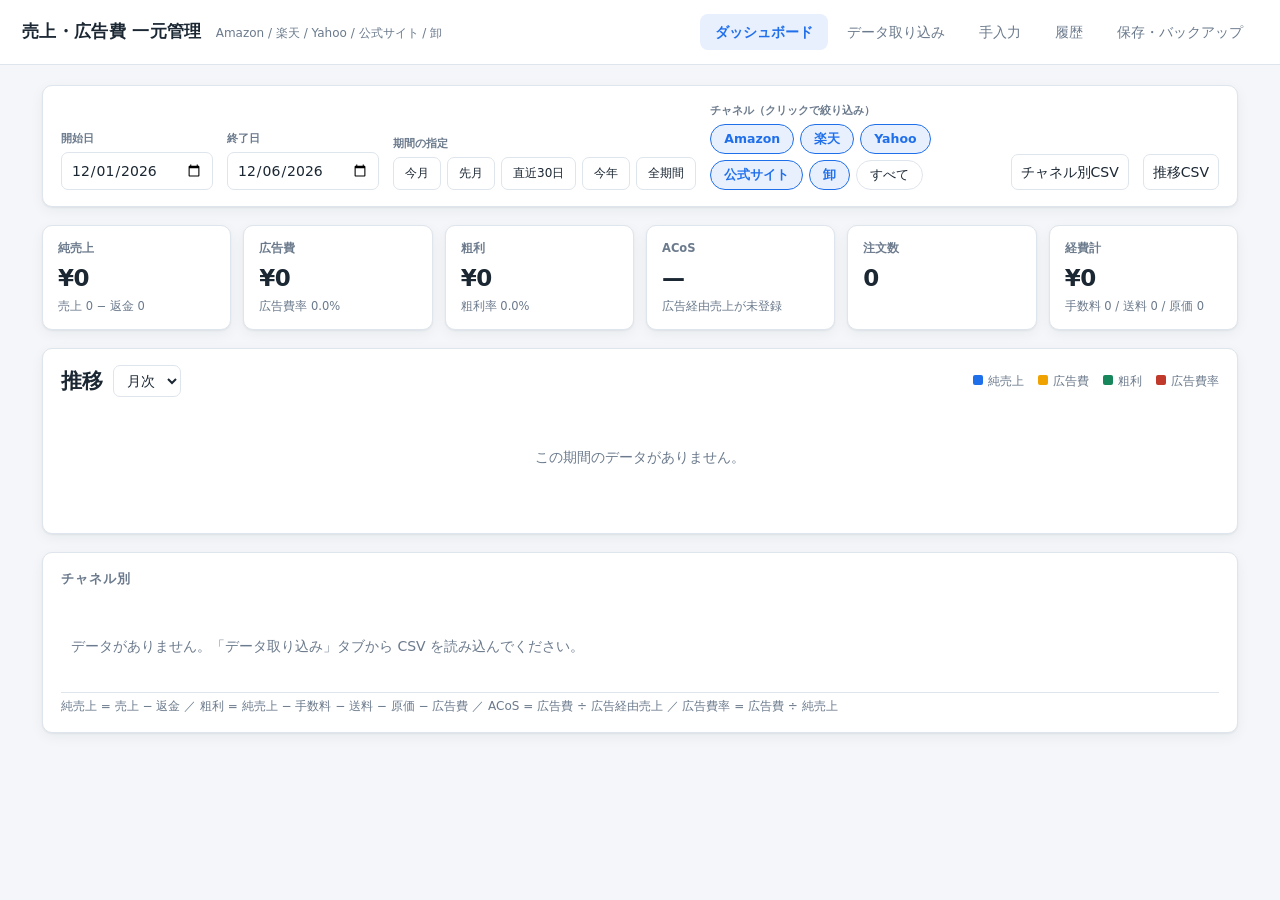
==== tools/sales-manager/standalone.html @ d3007096 "Add a no-install single-file build of the sales manager The Python build cannot start on a PC withou" ====
<!DOCTYPE html>
<html lang="ja">
<head>
<meta charset="UTF-8">
<meta name="viewport" content="width=device-width, initial-scale=1">
<title>売上・広告費 一元管理</title>
<link rel="icon" href="data:image/svg+xml,%3Csvg xmlns='http://www.w3.org/2000/svg' viewBox='0 0 32 32'%3E%3Crect width='32' height='32' rx='7' fill='%231f6feb'/%3E%3Crect x='7' y='17' width='4' height='8' fill='white'/%3E%3Crect x='14' y='11' width='4' height='14' fill='white'/%3E%3Crect x='21' y='7' width='4' height='18' fill='white'/%3E%3C/svg%3E">
<style>
:root{--bg:#f4f6f9;--panel:#fff;--ink:#1b2733;--muted:#6b7a8c;--line:#dfe5ec;--accent:#1f6feb;
--accent-soft:#e8f0fe;--good:#17875b;--bad:#c0392b;--radius:10px;
--shadow:0 1px 2px rgba(16,32,48,.06),0 4px 14px rgba(16,32,48,.05)}
*{box-sizing:border-box}
body{margin:0;background:var(--bg);color:var(--ink);font-size:14px;line-height:1.6;
font-family:"Hiragino Kaku Gothic ProN","Yu Gothic UI","Meiryo",system-ui,-apple-system,sans-serif}
header.app{background:#fff;border-bottom:1px solid var(--line);padding:14px 22px;
display:flex;align-items:baseline;gap:14px;flex-wrap:wrap}
header.app h1{font-size:17px;margin:0;letter-spacing:.02em}
header.app .sub{color:var(--muted);font-size:12px}
nav.tabs{display:flex;gap:4px;margin-left:auto;flex-wrap:wrap}
nav.tabs button{background:none;border:1px solid transparent;border-radius:8px;padding:6px 14px;
font:inherit;color:var(--muted);cursor:pointer}
nav.tabs button:hover{background:var(--bg)}
nav.tabs button.active{background:var(--accent-soft);color:var(--accent);font-weight:700}
main{padding:20px 22px 60px;max-width:1240px;margin:0 auto}
.view[hidden]{display:none}
.panel{background:var(--panel);border:1px solid var(--line);border-radius:var(--radius);
box-shadow:var(--shadow);padding:16px 18px;margin-bottom:18px}
.panel>h2{font-size:13px;margin:0 0 12px;color:var(--muted);letter-spacing:.08em;font-weight:700}
.filters{display:flex;gap:14px;align-items:flex-end;flex-wrap:wrap}
.field{display:flex;flex-direction:column;gap:4px}
.field>label{font-size:11px;color:var(--muted);font-weight:700}
input,select,button,textarea{font:inherit;color:inherit;border:1px solid var(--line);
border-radius:7px;padding:6px 9px;background:#fff}
input:focus,select:focus{outline:2px solid var(--accent-soft);border-color:var(--accent)}
button{cursor:pointer}
button.primary{background:var(--accent);color:#fff;border-color:var(--accent);font-weight:700;padding:7px 18px}
button.primary:hover{filter:brightness(1.08)}
button.primary:disabled{opacity:.5;cursor:not-allowed;filter:none}
button.ghost{background:#fff}
button.ghost:hover{background:var(--bg)}
button.danger{color:var(--bad);border-color:#f0c8c2;background:#fff}
.quick{display:flex;gap:6px;flex-wrap:wrap}
.quick button{padding:6px 11px;font-size:12px}
.chips{display:flex;gap:6px;flex-wrap:wrap}
.chip{border:1px solid var(--line);border-radius:999px;padding:4px 13px;background:#fff;
font-size:12.5px;user-select:none}
.chip.on{background:var(--accent-soft);border-color:var(--accent);color:var(--accent);font-weight:700}
.kpis{display:grid;grid-template-columns:repeat(auto-fit,minmax(168px,1fr));gap:12px}
.kpi{background:var(--panel);border:1px solid var(--line);border-radius:var(--radius);
padding:13px 15px;box-shadow:var(--shadow)}
.kpi .label{font-size:11.5px;color:var(--muted);font-weight:700}
.kpi .value{font-size:23px;font-weight:700;letter-spacing:-.02em;margin-top:3px;font-variant-numeric:tabular-nums}
.kpi .hint{font-size:11.5px;color:var(--muted)}
.kpi .value.good{color:var(--good)}
.kpi .value.bad{color:var(--bad)}
table{width:100%;border-collapse:collapse;font-variant-numeric:tabular-nums}
th,td{padding:8px 10px;border-bottom:1px solid var(--line);text-align:right;white-space:nowrap}
th{font-size:11.5px;color:var(--muted);font-weight:700;background:#fbfcfe}
th:first-child,td:first-child{text-align:left}
tbody tr:hover{background:#fafbfd}
tr.total td{font-weight:700;background:#f7f9fc;border-top:2px solid var(--line)}
td.neg{color:var(--bad)}
.table-wrap{overflow-x:auto}
.chart-head{display:flex;align-items:center;gap:10px;margin-bottom:6px;flex-wrap:wrap}
.chart-head .legend{display:flex;gap:14px;margin-left:auto;font-size:12px;color:var(--muted);flex-wrap:wrap}
.legend .swatch{display:inline-block;width:10px;height:10px;border-radius:2px;margin-right:5px}
svg.chart{width:100%;height:280px;display:block}
.steps{counter-reset:step}
.step{border-top:1px solid var(--line);padding:14px 0}
.step:first-child{border-top:none;padding-top:0}
.step>h3{font-size:13px;margin:0 0 10px}
.step>h3::before{counter-increment:step;content:counter(step);display:inline-grid;place-items:center;
width:20px;height:20px;border-radius:50%;background:var(--accent);color:#fff;font-size:11px;
margin-right:8px;vertical-align:1px}
.drop{border:2px dashed var(--line);border-radius:var(--radius);padding:26px;text-align:center;
color:var(--muted);background:#fbfcfe;cursor:pointer}
.drop.hover{border-color:var(--accent);background:var(--accent-soft);color:var(--accent)}
.map-grid{display:grid;grid-template-columns:repeat(auto-fit,minmax(230px,1fr));gap:10px}
.map-row{display:flex;flex-direction:column;gap:3px}
.map-row label{font-size:11.5px;color:var(--muted);font-weight:700}
.map-row .rate{display:flex;gap:5px;align-items:center;font-size:11.5px;color:var(--muted)}
.map-row .rate input{width:62px}
.preview-table{font-size:12px}
.preview-table td{max-width:190px;overflow:hidden;text-overflow:ellipsis}
.form-grid{display:grid;grid-template-columns:repeat(auto-fit,minmax(150px,1fr));gap:10px}
.msg{padding:9px 13px;border-radius:8px;margin:10px 0;font-size:13px}
.msg.ok{background:#e6f5ee;color:var(--good)}
.msg.err{background:#fdecea;color:var(--bad)}
.msg.info{background:var(--accent-soft);color:var(--accent)}
.msg ul{margin:6px 0 0;padding-left:20px}
.empty{color:var(--muted);text-align:center;padding:34px 10px}
.row-gap{display:flex;gap:10px;align-items:center;flex-wrap:wrap}
.hint-text{color:var(--muted);font-size:12px;margin:4px 0 0}
label.inline{display:inline-flex;gap:6px;align-items:center;font-size:12.5px}
#warn{background:#fff6e5;color:#8a5a00;border-bottom:1px solid #f0dcb4;padding:9px 22px;font-size:13px}
#toast{position:fixed;bottom:22px;left:50%;transform:translateX(-50%) translateY(20px);
background:var(--ink);color:#fff;padding:10px 20px;border-radius:8px;opacity:0;
transition:opacity .2s,transform .2s;pointer-events:none;z-index:50}
#toast.show{opacity:1;transform:translateX(-50%) translateY(0)}
</style>
</head>
<body>

<div id="warn" hidden></div>

<header class="app">
  <h1>売上・広告費 一元管理</h1>
  <span class="sub">Amazon / 楽天 / Yahoo / 公式サイト / 卸</span>
  <nav class="tabs">
    <button data-tab="dashboard" class="active">ダッシュボード</button>
    <button data-tab="import">データ取り込み</button>
    <button data-tab="manual">手入力</button>
    <button data-tab="history">履歴</button>
    <button data-tab="backup">保存・バックアップ</button>
  </nav>
</header>

<main>

<section class="view" id="view-dashboard">
  <div class="panel">
    <div class="filters">
      <div class="field"><label for="date-from">開始日</label><input type="date" id="date-from"></div>
      <div class="field"><label for="date-to">終了日</label><input type="date" id="date-to"></div>
      <div class="field"><label>期間の指定</label>
        <div class="quick">
          <button class="ghost" data-range="this-month">今月</button>
          <button class="ghost" data-range="last-month">先月</button>
          <button class="ghost" data-range="30d">直近30日</button>
          <button class="ghost" data-range="this-year">今年</button>
          <button class="ghost" data-range="all">全期間</button>
        </div>
      </div>
      <div class="field" style="flex:1;min-width:240px">
        <label>チャネル（クリックで絞り込み）</label>
        <div class="chips" id="channel-chips"></div>
      </div>
      <button class="ghost" id="btn-export-channel">チャネル別CSV</button>
      <button class="ghost" id="btn-export-trend">推移CSV</button>
    </div>
  </div>

  <div class="kpis" id="kpis"></div>

  <div class="panel" style="margin-top:18px">
    <div class="chart-head">
      <h2 style="margin:0">推移</h2>
      <select id="granularity">
        <option value="month">月次</option>
        <option value="day">日次</option>
      </select>
      <div class="legend">
        <span><i class="swatch" style="background:#1f6feb"></i>純売上</span>
        <span><i class="swatch" style="background:#f0a202"></i>広告費</span>
        <span><i class="swatch" style="background:#17875b"></i>粗利</span>
        <span><i class="swatch" style="background:#c0392b"></i>広告費率</span>
      </div>
    </div>
    <div id="chart-host"><p class="empty">データがありません。</p></div>
  </div>

  <div class="panel">
    <h2>チャネル別</h2>
    <div class="table-wrap"><table id="channel-table"></table></div>
    <p class="hint-text">
      純売上 = 売上 − 返金 ／ 粗利 = 純売上 − 手数料 − 送料 − 原価 − 広告費 ／
      ACoS = 広告費 ÷ 広告経由売上 ／ 広告費率 = 広告費 ÷ 純売上
    </p>
  </div>
</section>

<section class="view" id="view-import" hidden>
  <div class="panel steps">
    <div class="step">
      <h3>取り込む種類とチャネルを選ぶ</h3>
      <div class="row-gap">
        <div class="field"><label for="imp-kind">データの種類</label>
          <select id="imp-kind">
            <option value="sales">売上データ</option>
            <option value="ads">広告費データ</option>
          </select>
        </div>
        <div class="field"><label for="imp-channel">チャネル</label><select id="imp-channel"></select></div>
        <div class="field"><label for="imp-new-channel">チャネルを追加</label>
          <div class="row-gap">
            <input type="text" id="imp-new-channel" placeholder="例: Qoo10" size="12">
            <button class="ghost" id="btn-add-channel">追加</button>
          </div>
        </div>
        <div class="field"><label for="imp-preset">保存済みの列設定</label>
          <select id="imp-preset"><option value="">（使わない）</option></select>
        </div>
      </div>
    </div>

    <div class="step">
      <h3>CSV / TSV ファイルを選ぶ</h3>
      <div class="drop" id="drop">
        ここにファイルをドラッグ＆ドロップ、またはクリックして選択<br>
        <span style="font-size:12px">各モールの管理画面からダウンロードした CSV をそのまま使えます（Shift_JIS 可）</span>
      </div>
      <input type="file" id="file-input" accept=".csv,.tsv,.txt" hidden>
      <div class="row-gap" style="margin-top:8px">
        <label class="inline">見出しの行番号
          <input type="number" id="imp-header-row" value="1" min="1" max="50" style="width:64px">
        </label>
        <span class="hint-text">1 行目が列名でない CSV（楽天 RMS など）はここを変更してください。</span>
      </div>
      <div id="file-info"></div>
    </div>

    <div class="step" id="step-map" hidden>
      <h3>列を対応付ける</h3>
      <div class="map-grid" id="map-grid"></div>
      <div class="row-gap" style="margin-top:12px">
        <label class="inline"><input type="checkbox" id="imp-aggregate" checked>同じ日付の行を合計する（注文明細の取り込み向け）</label>
        <label class="inline"><input type="checkbox" id="imp-replace">同じチャネル・同じ期間の既存データを置き換える（再取り込み時）</label>
      </div>
      <div class="row-gap" style="margin-top:10px">
        <input type="text" id="imp-preset-name" placeholder="この列設定に名前を付けて保存（任意）" size="34">
        <button class="primary" id="btn-commit">取り込む</button>
      </div>
      <div id="import-msg"></div>
      <h3 style="font-size:12px;color:var(--muted);margin:16px 0 6px">ファイルの先頭 8 行</h3>
      <div class="table-wrap"><table class="preview-table" id="preview-table"></table></div>
    </div>
  </div>
</section>

<section class="view" id="view-manual" hidden>
  <div class="panel">
    <h2>手入力（卸・実店舗・CSVが無いチャネル向け）</h2>
    <div class="row-gap" style="margin-bottom:12px">
      <div class="field"><label for="man-kind">データの種類</label>
        <select id="man-kind">
          <option value="sales">売上データ</option>
          <option value="ads">広告費データ</option>
        </select>
      </div>
      <div class="field"><label for="man-channel">チャネル</label><select id="man-channel"></select></div>
      <div class="field"><label for="man-date">日付</label><input type="date" id="man-date"></div>
    </div>
    <div class="form-grid" id="manual-fields"></div>
    <div class="row-gap" style="margin-top:14px">
      <button class="primary" id="btn-manual-save">登録する</button>
      <span class="hint-text">月まとめで入れる場合は、その月の 1 日を日付にしてください。</span>
    </div>
    <div id="manual-msg"></div>
  </div>
</section>

<section class="view" id="view-history" hidden>
  <div class="panel">
    <h2>取り込み履歴</h2>
    <p class="hint-text" style="margin-bottom:10px">間違えて取り込んだ場合は「取り消す」でその回の行だけをまとめて削除できます。</p>
    <div class="table-wrap"><table id="batch-table"></table></div>
  </div>
  <div class="panel">
    <h2>保存済みの列設定</h2>
    <div class="table-wrap"><table id="preset-table"></table></div>
  </div>
</section>

<section class="view" id="view-backup" hidden>
  <div class="panel">
    <h2>データの保存とバックアップ</h2>
    <p class="hint-text" style="margin:0 0 12px">
      入力したデータはこのブラウザの中に自動保存されます。ただし閲覧履歴の削除や別のPCへの引っ越しでは消えるため、
      月に一度はバックアップファイルを保存しておくことをおすすめします。
    </p>
    <div class="row-gap">
      <button class="primary" id="btn-backup-save">バックアップを保存（ダウンロード）</button>
      <button class="ghost" id="btn-backup-load">バックアップから復元</button>
      <input type="file" id="backup-input" accept=".json" hidden>
      <button class="danger" id="btn-reset">すべてのデータを削除</button>
    </div>
    <div id="backup-msg"></div>
    <div id="storage-status" class="hint-text" style="margin-top:14px"></div>
  </div>
  <div class="panel">
    <h2>このツールについて</h2>
    <p class="hint-text" style="margin:0">
      インストール不要で、このHTMLファイル1個だけで動きます。インターネットにも接続しません
      （通信は一切行いません）。データはお使いのPCのブラウザ内にのみ保存され、外部には送信されません。<br>
      別のPCに移すときは、このHTMLファイルとバックアップファイルの2つをコピーしてください。
    </p>
  </div>
</section>

</main>
<div id="toast"></div>
<script>
"use strict";

/* ============ 定数 ============ */

const FIELD_LABELS = {
  date:"日付", orders:"注文数", gross:"売上", fees:"手数料", shipping:"送料",
  cogs:"原価", refunds:"返金", campaign:"キャンペーン名", cost:"広告費",
  ad_sales:"広告経由売上", clicks:"クリック数", impressions:"表示回数",
};
const FIELDS = {
  sales: ["date","orders","gross","fees","shipping","cogs","refunds"],
  ads:   ["date","campaign","cost","ad_sales","clicks","impressions"],
};
const REQUIRED = { sales:["date","gross"], ads:["date","cost"] };
const RATE_FIELDS = ["fees","cogs","shipping"];
const SALES_NUMERIC = ["gross","fees","shipping","cogs","refunds"];
const ADS_NUMERIC = ["cost","ad_sales"];
const DEFAULT_CHANNELS = ["Amazon","楽天","Yahoo","公式サイト","卸"];
const STORAGE_KEY = "sales-manager-v1";

/* ============ 保存（ブラウザ内） ============ */

const store = { sales:[], ads:[], channels:[...DEFAULT_CHANNELS], presets:[], batches:[], seq:1 };
let storageOK = true;

function load() {
  let raw = null;
  try { raw = localStorage.getItem(STORAGE_KEY); }
  catch (e) { storageOK = false; return; }
  if (!raw) return;
  try { adopt(JSON.parse(raw)); }
  catch (e) { console.error("保存データを読めませんでした", e); }
}

function adopt(data) {
  if (!data || typeof data !== "object") throw new Error("形式が違います");
  store.sales = Array.isArray(data.sales) ? data.sales : [];
  store.ads = Array.isArray(data.ads) ? data.ads : [];
  store.presets = Array.isArray(data.presets) ? data.presets : [];
  store.batches = Array.isArray(data.batches) ? data.batches : [];
  store.seq = Number(data.seq) || 1;
  const named = Array.isArray(data.channels) && data.channels.length
    ? data.channels.slice() : DEFAULT_CHANNELS.slice();
  // 実データにあるチャネルも取りこぼさない
  const seen = new Set(named);
  for (const row of store.sales.concat(store.ads)) {
    if (row.channel && !seen.has(row.channel)) { seen.add(row.channel); named.push(row.channel); }
  }
  store.channels = named;
}

function save() {
  if (!storageOK) return;
  try {
    localStorage.setItem(STORAGE_KEY, JSON.stringify(store));
  } catch (e) {
    storageOK = false;
    showWarning("ブラウザへの自動保存ができませんでした（保存容量の上限か、ブラウザの設定によるものです）。"
      + "「保存・バックアップ」タブからバックアップファイルを保存してください。");
  }
}

function nextId() { return store.seq++; }

function showWarning(text) {
  const box = document.getElementById("warn");
  box.textContent = "⚠ " + text;
  box.hidden = false;
}

/* ============ 文字コード判定と CSV 解析 ============ */

const BOM = "﻿";

function decodeBytes(buffer) {
  const head = new Uint8Array(buffer, 0, Math.min(2, buffer.byteLength));
  if (head[0] === 0xff && head[1] === 0xfe) return { text:new TextDecoder("utf-16le").decode(buffer), encoding:"UTF-16" };
  if (head[0] === 0xfe && head[1] === 0xff) return { text:new TextDecoder("utf-16be").decode(buffer), encoding:"UTF-16" };
  try {
    // UTF-8 として厳密に読めなければ、日本語の CSV はまず Shift_JIS。
    const text = new TextDecoder("utf-8", { fatal:true }).decode(buffer);
    return { text: text.startsWith(BOM) ? text.slice(1) : text, encoding:"UTF-8" };
  } catch (e) { /* Shift_JIS とみなす */ }
  return { text:new TextDecoder("shift_jis").decode(buffer), encoding:"Shift_JIS" };
}

function sniffDelimiter(text) {
  const line = text.split(/\r?\n/).find((l) => l.trim()) || "";
  const counts = [[",", (line.match(/,/g) || []).length],
                  ["\t", (line.match(/\t/g) || []).length],
                  [";", (line.match(/;/g) || []).length]];
  counts.sort((a, b) => b[1] - a[1]);
  return counts[0][1] > 0 ? counts[0][0] : ",";
}

function parseCSV(text, delimiter) {
  const rows = [];
  let row = [], field = "", quoted = false;
  for (let i = 0; i < text.length; i++) {
    const ch = text[i];
    if (quoted) {
      if (ch === '"') {
        if (text[i + 1] === '"') { field += '"'; i++; } else { quoted = false; }
      } else field += ch;
      continue;
    }
    if (ch === '"') quoted = true;
    else if (ch === delimiter) { row.push(field); field = ""; }
    else if (ch === "\n") { row.push(field); rows.push(row); row = []; field = ""; }
    else if (ch !== "\r") field += ch;
  }
  if (field !== "" || row.length) { row.push(field); rows.push(row); }
  return rows.filter((r) => r.some((c) => c.trim() !== ""));
}

function dedupeHeaders(headers) {
  const seen = {}, out = [];
  headers.forEach((h, i) => {
    let name = String(h || "").trim();
    if (name.startsWith(BOM)) name = name.slice(1);
    if (!name) name = "列" + (i + 1);
    if (name in seen) { seen[name] += 1; name = name + " (" + seen[name] + ")"; }
    else seen[name] = 0;
    out.push(name);
  });
  return out;
}

function readTable(buffer, headerRow) {
  const decoded = decodeBytes(buffer);
  const delimiter = sniffDelimiter(decoded.text);
  const raw = parseCSV(decoded.text, delimiter);
  if (!raw.length) return { encoding:decoded.encoding, delimiter, headers:[], rows:[] };
  const index = headerRow < raw.length ? headerRow : 0;
  const headers = dedupeHeaders(raw[index]);
  const rows = raw.slice(index + 1).map((cells) => {
    const obj = {};
    headers.forEach((h, i) => { obj[h] = cells[i] !== undefined ? cells[i] : ""; });
    return obj;
  });
  return { encoding:decoded.encoding, delimiter, headers, rows };
}

/* ============ 数値・日付の解釈 ============ */

function parseNumber(value) {
  if (value === null || value === undefined) return 0;
  if (typeof value === "number") return value;
  let s = String(value).normalize("NFKC").trim();
  if (!s || ["-","--","―","ー","N/A","n/a"].indexOf(s) >= 0) return 0;
  const negative = s.charAt(0) === "(" && s.charAt(s.length - 1) === ")";
  s = s.replace(/^\(|\)$/g, "").replace(/[¥￥$,\s円個点回%]/g, "");
  if (!s || s === "-" || s === "+" || s === ".") return 0;
  let n = Number(s);
  if (!isFinite(n)) {
    const m = s.match(/-?\d+(?:\.\d+)?/);
    if (!m) return 0;
    n = Number(m[0]);
  }
  return negative ? -n : n;
}

function parseInteger(value) { return Math.round(parseNumber(value)); }

function pad(n) { return String(n).length < 2 ? "0" + n : String(n); }

function isoOf(y, mo, d) {
  if (!(mo >= 1 && mo <= 12) || !(d >= 1 && d <= 31)) return null;
  const dt = new Date(y, mo - 1, d);
  if (dt.getFullYear() !== y || dt.getMonth() !== mo - 1 || dt.getDate() !== d) return null;
  return y + "-" + pad(mo) + "-" + pad(d);
}

function parseDate(value) {
  if (value === null || value === undefined) return null;
  let s = String(value).normalize("NFKC").trim();
  if (!s) return null;
  s = s.split(/[T ]/)[0].trim();          // ISO 8601 の時刻部分を落とす
  let m = s.match(/^(\d{4})[-/.年](\d{1,2})[-/.月](\d{1,2})/);
  if (m) return isoOf(+m[1], +m[2], +m[3]);
  m = s.match(/^(\d{4})[-/.年](\d{1,2})月?$/);   // 「2026年5月」→ その月の 1 日
  if (m) return isoOf(+m[1], +m[2], 1);
  m = s.match(/^(\d{4})(\d{2})(\d{2})$/);
  if (m) return isoOf(+m[1], +m[2], +m[3]);
  m = s.match(/^(\d{1,2})\/(\d{1,2})\/(\d{4})$/);
  if (m) return isoOf(+m[3], +m[1], +m[2]);
  return null;
}

/* ============ 列の自動推測 ============ */

const HINTS = {
  date: ["日付","注文日","受注日","売上日","purchase-date","date","注文日時","受注日時",
         "レポート期間","集計期間","対象期間","期間","納品日","出荷日","計上日","取引日","年月"],
  orders: ["注文数","受注件数","件数","注文件数","orders","数量"],
  gross: ["売上","売上高","商品代金","小計","合計金額","item-price","商品合計","総売上",
          "sales","売上金額","請求金額","販売金額","取引金額","税込金額"],
  fees: ["手数料","販売手数料","システム利用料","fee","commission","決済手数料","利用料"],
  shipping: ["送料","配送料","shipping","発送料","運賃"],
  cogs: ["原価","仕入","仕入額","原価合計","仕入金額","cost"],
  refunds: ["返金","返品","キャンセル","refund"],
  campaign: ["キャンペーン","キャンペーン名","campaign","広告グループ"],
  cost: ["広告費","費用","消化金額","コスト","spend","cost","clickCost"],
  ad_sales: ["広告経由売上","広告売上","売上","attributedSales","コンバージョン売上"],
  clicks: ["クリック","クリック数","clicks"],
  impressions: ["表示回数","インプレッション","impressions"],
};

function guessMapping(headers, kind) {
  const lowered = headers.map((h) => [h, h.normalize("NFKC").toLowerCase()]);
  const mapping = {}, used = new Set();
  for (const field of FIELDS[kind]) {
    for (const hint of HINTS[field]) {
      const needle = hint.normalize("NFKC").toLowerCase();
      const hit = lowered.find((pair) =>
        !used.has(pair[0]) && (pair[1] === needle || pair[1].indexOf(needle) >= 0));
      if (hit) { mapping[field] = hit[0]; used.add(hit[0]); break; }
    }
  }
  return mapping;
}

/* ============ 行の組み立て ============ */

function resolveField(spec, row, computed) {
  if (spec === null || spec === undefined || spec === "") return 0;
  if (typeof spec === "object") {
    if ("const" in spec) return parseNumber(spec.const);
    if ("rate_of" in spec) return (computed[spec.rate_of] || 0) * parseNumber(spec.percent) / 100;
    return 0;
  }
  return parseNumber(row[spec]);
}

function buildRows(rows, mapping, kind, channel, aggregate) {
  const built = [], errors = [];
  const dateColumn = mapping.date;
  if (!dateColumn) return { rows:[], errors:["日付の列が指定されていません。"] };

  rows.forEach((row, i) => {
    const date = parseDate(row[dateColumn]);
    if (!date) {
      if (errors.length < 20) {
        errors.push((i + 1) + ' 行目: 日付を解釈できないため除外しました（"'
          + String(row[dateColumn] || "").slice(0, 40) + '"）');
      }
      return;
    }
    let out;
    if (kind === "sales") {
      out = { channel:channel, date:date, note:"" };
      // 率指定（手数料 10% など）が売上を参照できるよう gross から順に計算する
      for (const field of SALES_NUMERIC) out[field] = resolveField(mapping[field], row, out);
      out.orders = mapping.orders
        ? parseInteger(resolveField(mapping.orders, row, out))
        : 1;   // 注文明細をそのまま取り込む場合、1 行 = 1 注文とみなす
    } else {
      out = { channel:channel, date:date, note:"",
        campaign: mapping.campaign ? String(row[mapping.campaign] || "").trim() : "" };
      for (const field of ADS_NUMERIC) out[field] = resolveField(mapping[field], row, out);
      for (const field of ["clicks","impressions"]) {
        out[field] = parseInteger(resolveField(mapping[field], row, out));
      }
    }
    built.push(out);
  });

  return { rows: aggregate ? aggregateRows(built, kind) : built, errors:errors };
}

function aggregateRows(rows, kind) {
  const merged = new Map();
  const fields = kind === "sales"
    ? ["orders"].concat(SALES_NUMERIC)
    : ADS_NUMERIC.concat(["clicks","impressions"]);
  for (const row of rows) {
    const key = kind === "sales" ? row.date : row.date + " " + row.campaign;
    const target = merged.get(key);
    if (!target) { merged.set(key, Object.assign({}, row)); continue; }
    for (const f of fields) target[f] += row[f];
  }
  return Array.from(merged.values()).sort((a, b) => (a.date < b.date ? -1 : a.date > b.date ? 1 : 0));
}

/* ============ 集計 ============ */

function derive(row) {
  const net = row.gross - row.refunds;
  const profit = net - row.fees - row.shipping - row.cogs - row.ad_cost;
  row.net = net;
  row.profit = profit;
  row.margin = net ? (profit / net) * 100 : 0;
  row.ad_ratio = net ? (row.ad_cost / net) * 100 : 0;
  row.acos = row.ad_sales ? (row.ad_cost / row.ad_sales) * 100 : 0;
  row.roas = row.ad_cost ? (row.ad_sales / row.ad_cost) * 100 : 0;
  row.aov = row.orders ? net / row.orders : 0;
  return row;
}

function blank(extra) {
  return Object.assign({ orders:0, gross:0, fees:0, shipping:0, cogs:0, refunds:0,
    ad_cost:0, ad_sales:0, clicks:0, impressions:0 }, extra);
}

function matches(row, channels, from, to) {
  if (from && row.date < from) return false;
  if (to && row.date > to) return false;
  if (channels && channels.size && !channels.has(row.channel)) return false;
  return true;
}

function summarize(channels, from, to) {
  const byChannel = new Map();
  const pick = (name) => {
    if (!byChannel.has(name)) byChannel.set(name, blank({ channel:name }));
    return byChannel.get(name);
  };
  for (const r of store.sales) {
    if (!matches(r, channels, from, to)) continue;
    const t = pick(r.channel);
    t.orders += r.orders; t.gross += r.gross; t.fees += r.fees;
    t.shipping += r.shipping; t.cogs += r.cogs; t.refunds += r.refunds;
  }
  for (const r of store.ads) {
    if (!matches(r, channels, from, to)) continue;
    const t = pick(r.channel);
    t.ad_cost += r.cost; t.ad_sales += r.ad_sales;
    t.clicks += r.clicks; t.impressions += r.impressions;
  }
  const list = Array.from(byChannel.values()).sort((a, b) => a.channel.localeCompare(b.channel, "ja"));
  const total = blank({ channel:"合計" });
  for (const row of list) {
    for (const k of Object.keys(total)) if (k !== "channel") total[k] += row[k];
  }
  return { channels: list.map(derive), total: derive(total) };
}

function timeseries(channels, from, to, granularity) {
  const buckets = new Map();
  const keyOf = (date) => (granularity === "month" ? date.slice(0, 7) : date);
  const pick = (key) => {
    if (!buckets.has(key)) buckets.set(key, blank({ bucket:key }));
    return buckets.get(key);
  };
  for (const r of store.sales) {
    if (!matches(r, channels, from, to)) continue;
    const t = pick(keyOf(r.date));
    t.orders += r.orders; t.gross += r.gross; t.fees += r.fees;
    t.shipping += r.shipping; t.cogs += r.cogs; t.refunds += r.refunds;
  }
  for (const r of store.ads) {
    if (!matches(r, channels, from, to)) continue;
    const t = pick(keyOf(r.date));
    t.ad_cost += r.cost; t.ad_sales += r.ad_sales;
    t.clicks += r.clicks; t.impressions += r.impressions;
  }
  return Array.from(buckets.values()).sort((a, b) => (a.bucket < b.bucket ? -1 : 1)).map(derive);
}

function dateBounds() {
  let lo = null, hi = null;
  for (const r of store.sales.concat(store.ads)) {
    if (lo === null || r.date < lo) lo = r.date;
    if (hi === null || r.date > hi) hi = r.date;
  }
  return { min:lo, max:hi };
}

/* ============ 画面のユーティリティ ============ */

const $ = (sel) => document.querySelector(sel);
const $$ = (sel) => Array.prototype.slice.call(document.querySelectorAll(sel));

function el(tag, attrs) {
  const node = document.createElement(tag);
  attrs = attrs || {};
  for (const k of Object.keys(attrs)) {
    const v = attrs[k];
    if (v === null || v === undefined || v === false) continue;
    if (k === "class") node.className = v;
    else if (k.slice(0, 2) === "on") node.addEventListener(k.slice(2), v);
    else node.setAttribute(k, v);
  }
  for (let i = 2; i < arguments.length; i++) {
    const kids = Array.isArray(arguments[i]) ? arguments[i] : [arguments[i]];
    for (const kid of kids) {
      if (kid === null || kid === undefined || kid === false) continue;
      node.appendChild(kid.nodeType ? kid : document.createTextNode(String(kid)));
    }
  }
  return node;
}

const yen = (n) => "¥" + Math.round(n || 0).toLocaleString("ja-JP");
const pct = (n) => (n || 0).toFixed(1) + "%";
const num = (n) => Math.round(n || 0).toLocaleString("ja-JP");

function shortYen(n) {
  const a = Math.abs(n);
  if (a >= 1e8) return (n / 1e8).toFixed(1) + "億";
  if (a >= 1e4) return Math.round(n / 1e4).toLocaleString("ja-JP") + "万";
  return Math.round(n).toLocaleString("ja-JP");
}

let toastTimer = null;
function toast(message, isError) {
  const box = $("#toast");
  box.textContent = message;
  box.style.background = isError ? "#c0392b" : "#1b2733";
  box.classList.add("show");
  clearTimeout(toastTimer);
  toastTimer = setTimeout(() => box.classList.remove("show"), 3200);
}

function message(host, text, kind, list) {
  const node = el("div", { class:"msg " + kind }, text);
  if (list && list.length) {
    node.appendChild(el("ul", {}, list.slice(0, 8).map((t) => el("li", {}, t))));
  }
  host.replaceChildren(node);
}

function isoDate(d) {
  return new Date(d.getTime() - d.getTimezoneOffset() * 60000).toISOString().slice(0, 10);
}

function download(filename, blob) {
  const url = URL.createObjectURL(blob);
  const link = el("a", { href:url, download:filename });
  document.body.appendChild(link);
  link.click();
  link.remove();
  setTimeout(() => URL.revokeObjectURL(url), 1000);
}

/* ファイルに書き出す。
   このページを file:// で直接開いた場合、ブラウザの制約で <a download> の
   ファイル名が無視され「download」という名前で保存されてしまう。そこで
   保存ダイアログ（showSaveFilePicker）が使えるときはそちらを優先し、
   使えないときは名前を付け替えてもらうよう画面で案内する。 */
async function saveFile(filename, content, mime) {
  if (window.showSaveFilePicker) {
    const extension = filename.slice(filename.lastIndexOf("."));
    const accept = {};
    accept[mime.split(";")[0]] = [extension];   // accept のキーに charset は付けられない
    const startedAt = Date.now();
    try {
      const handle = await window.showSaveFilePicker({
        suggestedName: filename,
        types: [{ description: extension === ".json" ? "バックアップファイル" : "CSV ファイル", accept: accept }],
      });
      const writable = await handle.createWritable();
      await writable.write(new Blob([content], { type:mime }));
      await writable.close();
      return { saved:true, named:true };
    } catch (err) {
      // ダイアログを出せない環境では AbortError が即座に返る。人が実際に
      // キャンセルした場合は必ず時間がかかるので、経過時間で見分ける。
      // 取り違えても保存されるだけで、消えることはない。
      if (err && err.name === "AbortError" && Date.now() - startedAt > 400) {
        return { saved:false, named:false };
      }
      // それ以外は以下の従来方式にする
    }
  }
  download(filename, new Blob([content], { type:mime }));
  return { saved:true, named:false };
}

function renameNotice(filename) {
  return "ブラウザの制約でファイル名が「download」になります。"
    + "保存先のフォルダで「" + filename + "」に名前を変更してください。";
}

/* ============ タブ ============ */

$$("nav.tabs button").forEach((btn) => {
  btn.addEventListener("click", () => {
    $$("nav.tabs button").forEach((b) => b.classList.toggle("active", b === btn));
    $$(".view").forEach((v) => { v.hidden = v.id !== "view-" + btn.dataset.tab; });
    if (btn.dataset.tab === "history") renderHistory();
    if (btn.dataset.tab === "backup") renderStorageStatus();
  });
});

/* ============ ダッシュボード ============ */

const selected = new Set();
let upload = null;

function selectedChannels() {
  // 全選択のときは絞り込まない（新しいチャネルも自動で入る）
  if (selected.size === 0 || selected.size >= store.channels.length) return null;
  return selected;
}

function refresh() {
  const from = $("#date-from").value || null;
  const to = $("#date-to").value || null;
  const chans = selectedChannels();
  const summary = summarize(chans, from, to);
  renderKpis(summary.total);
  renderChannelTable(summary);
  renderChart(timeseries(chans, from, to, $("#granularity").value));
}

function renderChips() {
  const host = $("#channel-chips");
  const chips = store.channels.map((name) =>
    el("button", {
      class: "chip" + (selected.has(name) ? " on" : ""),
      onclick: () => {
        if (selected.has(name)) selected.delete(name); else selected.add(name);
        renderChips(); refresh();
      },
    }, name));
  chips.push(el("button", {
    class:"chip", title:"すべて選択",
    onclick: () => { store.channels.forEach((c) => selected.add(c)); renderChips(); refresh(); },
  }, "すべて"));
  host.replaceChildren.apply(host, chips);
}

function fillChannelSelects() {
  ["#imp-channel", "#man-channel"].forEach((id) => {
    const sel = $(id);
    const keep = sel.value;
    const options = store.channels.map((c) => el("option", { value:c }, c));
    sel.replaceChildren.apply(sel, options);
    if (store.channels.indexOf(keep) >= 0) sel.value = keep;
  });
}

function fillPresetSelect() {
  const sel = $("#imp-preset");
  const options = [el("option", { value:"" }, "（使わない）")].concat(
    store.presets.map((p) => el("option", { value:String(p.id) }, p.name + "（" + p.channel + "）")));
  sel.replaceChildren.apply(sel, options);
}

function renderKpis(t) {
  const cards = [
    { label:"純売上", value:yen(t.net), hint:"売上 " + shortYen(t.gross) + " − 返金 " + shortYen(t.refunds) },
    { label:"広告費", value:yen(t.ad_cost), hint:"広告費率 " + pct(t.ad_ratio) },
    { label:"粗利", value:yen(t.profit), hint:"粗利率 " + pct(t.margin),
      tone: t.profit > 0 ? "good" : t.profit < 0 ? "bad" : "" },
    { label:"ACoS", value: t.ad_sales ? pct(t.acos) : "—",
      hint: t.ad_sales ? "ROAS " + pct(t.roas) : "広告経由売上が未登録" },
    { label:"注文数", value:num(t.orders), hint: t.orders ? "客単価 " + yen(t.aov) : "" },
    { label:"経費計", value:yen(t.fees + t.shipping + t.cogs),
      hint:"手数料 " + shortYen(t.fees) + " / 送料 " + shortYen(t.shipping) + " / 原価 " + shortYen(t.cogs) },
  ];
  const host = $("#kpis");
  host.replaceChildren.apply(host, cards.map((c) =>
    el("div", { class:"kpi" },
      el("div", { class:"label" }, c.label),
      el("div", { class:"value " + (c.tone || "") }, c.value),
      el("div", { class:"hint" }, c.hint || ""))));
}

const COLUMNS = [
  ["純売上","net",yen], ["広告費","ad_cost",yen], ["広告費率","ad_ratio",pct],
  ["手数料","fees",yen], ["送料","shipping",yen], ["原価","cogs",yen],
  ["粗利","profit",yen], ["粗利率","margin",pct],
  ["ACoS","acos",(v) => (v ? pct(v) : "—")], ["ROAS","roas",(v) => (v ? pct(v) : "—")],
  ["注文数","orders",num], ["客単価","aov",yen],
];

function renderRow(row, isTotal) {
  return el("tr", { class: isTotal ? "total" : "" },
    el("td", {}, row.channel),
    COLUMNS.map((c) => el("td", { class: row[c[1]] < 0 ? "neg" : "" }, c[2](row[c[1]]))));
}

function renderChannelTable(summary) {
  const table = $("#channel-table");
  if (!summary.channels.length) {
    table.replaceChildren(el("tbody", {}, el("tr", {},
      el("td", { colspan:String(COLUMNS.length + 1), class:"empty" },
        "データがありません。「データ取り込み」タブから CSV を読み込んでください。"))));
    return;
  }
  const head = el("thead", {}, el("tr", {},
    [el("th", {}, "チャネル")].concat(COLUMNS.map((c) => el("th", {}, c[0])))));
  const body = el("tbody", {}, summary.channels.map((r) => renderRow(r, false)));
  body.appendChild(renderRow(summary.total, true));
  table.replaceChildren(head, body);
}

/* ---- 推移グラフ（SVG を直接組み立てる） ---- */

function niceMax(value) {
  if (value <= 0) return 1;
  const exp = Math.pow(10, Math.floor(Math.log10(value)));
  const scaled = value / exp;
  const step = scaled <= 1 ? 1 : scaled <= 2 ? 2 : scaled <= 5 ? 5 : 10;
  return step * exp;
}

function svgEl(tag, attrs) {
  const node = document.createElementNS("http://www.w3.org/2000/svg", tag);
  for (const k of Object.keys(attrs)) node.setAttribute(k, attrs[k]);
  return node;
}

function svgText(attrs, content) {
  const node = svgEl("text", attrs);
  node.textContent = content;
  return node;
}

function renderChart(points) {
  const host = $("#chart-host");
  if (!points.length) {
    host.replaceChildren(el("p", { class:"empty" }, "この期間のデータがありません。"));
    return;
  }
  const W = 1000, H = 280, L = 66, R = 54, T = 14, B = 38;
  const plotW = W - L - R, plotH = H - T - B;
  const series = [{ key:"net", color:"#1f6feb" }, { key:"ad_cost", color:"#f0a202" },
                  { key:"profit", color:"#17875b" }];

  const values = [];
  points.forEach((p) => series.forEach((s) => values.push(p[s.key])));
  const top = niceMax(Math.max.apply(null, [1].concat(values)));
  const bottom = Math.min.apply(null, [0].concat(values));
  const lo = bottom < 0 ? -niceMax(-bottom) : 0;
  const yScale = (v) => T + plotH - ((v - lo) / (top - lo)) * plotH;

  const rateTop = niceMax(Math.max.apply(null, [1].concat(points.map((p) => p.ad_ratio))));
  const rScale = (v) => T + plotH - (v / rateTop) * plotH;

  const svg = svgEl("svg", { class:"chart", viewBox:"0 0 " + W + " " + H,
    preserveAspectRatio:"none", role:"img", "aria-label":"売上・広告費・粗利の推移" });

  for (let i = 0; i <= 4; i++) {
    const v = lo + ((top - lo) * i) / 4;
    const y = yScale(v);
    svg.appendChild(svgEl("line", { x1:L, x2:W - R, y1:y, y2:y,
      stroke: v === 0 ? "#b9c4d0" : "#eef2f6", "stroke-width": v === 0 ? 1.2 : 1 }));
    svg.appendChild(svgText({ x:L - 8, y:y + 4, "text-anchor":"end", "font-size":11,
      fill:"#6b7a8c" }, shortYen(v)));
    svg.appendChild(svgText({ x:W - R + 8, y:rScale((rateTop * i) / 4) + 4, "font-size":11,
      fill:"#c0392b" }, ((rateTop * i) / 4).toFixed(0) + "%"));
  }

  const slot = plotW / points.length;
  const barW = Math.max(2, Math.min(22, (slot * 0.72) / series.length));
  const groupW = barW * series.length;
  const every = Math.ceil(points.length / 16);

  points.forEach((p, i) => {
    const centre = L + slot * (i + 0.5);
    series.forEach((s, j) => {
      const y0 = yScale(0), y1 = yScale(p[s.key]);
      svg.appendChild(svgEl("rect", {
        x: centre - groupW / 2 + j * barW, y: Math.min(y0, y1),
        width: Math.max(1, barW - 1), height: Math.max(1, Math.abs(y1 - y0)),
        fill: s.color, rx:1.5 }));
    });
    // 目盛りが混み合うときは間引いて表示する
    if (i % every === 0) {
      svg.appendChild(svgText({ x:centre, y:H - 14, "text-anchor":"middle", "font-size":11,
        fill:"#6b7a8c" }, p.bucket.length === 10 ? p.bucket.slice(5) : p.bucket));
    }
  });

  const path = points.map((p, i) =>
    (i ? "L" : "M") + (L + slot * (i + 0.5)) + "," + rScale(p.ad_ratio)).join(" ");
  svg.appendChild(svgEl("path", { d:path, fill:"none", stroke:"#c0392b",
    "stroke-width":2, "stroke-linejoin":"round" }));
  points.forEach((p, i) => {
    svg.appendChild(svgEl("circle", { cx:L + slot * (i + 0.5), cy:rScale(p.ad_ratio),
      r:2.6, fill:"#c0392b" }));
  });

  host.replaceChildren(svg, renderTrendTable(points));
}

function renderTrendTable(points) {
  const wrap = el("div", { class:"table-wrap", style:"margin-top:14px" });
  wrap.appendChild(el("table", {},
    el("thead", {}, el("tr", {},
      ["期間","純売上","広告費","広告費率","粗利","粗利率","注文数"].map((h) => el("th", {}, h)))),
    el("tbody", {}, points.map((p) => el("tr", {},
      el("td", {}, p.bucket),
      el("td", {}, yen(p.net)),
      el("td", {}, yen(p.ad_cost)),
      el("td", {}, pct(p.ad_ratio)),
      el("td", { class: p.profit < 0 ? "neg" : "" }, yen(p.profit)),
      el("td", { class: p.profit < 0 ? "neg" : "" }, pct(p.margin)),
      el("td", {}, num(p.orders)))))));
  return wrap;
}

/* ---- 期間フィルタ ---- */

$$("[data-range]").forEach((btn) => {
  btn.addEventListener("click", () => {
    const today = new Date();
    let from, to = today;
    switch (btn.dataset.range) {
      case "this-month": from = new Date(today.getFullYear(), today.getMonth(), 1); break;
      case "last-month":
        from = new Date(today.getFullYear(), today.getMonth() - 1, 1);
        to = new Date(today.getFullYear(), today.getMonth(), 0); break;
      case "30d": from = new Date(today.getTime() - 29 * 86400000); break;
      case "this-year": from = new Date(today.getFullYear(), 0, 1); break;
      default: {
        const b = dateBounds();
        $("#date-from").value = b.min || "";
        $("#date-to").value = b.max || "";
        refresh();
        return;
      }
    }
    $("#date-from").value = isoDate(from);
    $("#date-to").value = isoDate(to);
    refresh();
  });
});

["#date-from", "#date-to", "#granularity"].forEach((id) =>
  $(id).addEventListener("change", refresh));

/* ---- CSV 書き出し ---- */

async function exportCsv(what) {
  const from = $("#date-from").value || null;
  const to = $("#date-to").value || null;
  const chans = selectedChannels();
  const header = [what === "trend" ? "期間" : "チャネル", "売上","返金","純売上","手数料","送料",
    "原価","広告費","広告経由売上","粗利","粗利率(%)","広告費率(%)","ACoS(%)","ROAS(%)","注文数"];
  let rows, key;
  if (what === "trend") {
    rows = timeseries(chans, from, to, $("#granularity").value);
    key = "bucket";
  } else {
    const s = summarize(chans, from, to);
    rows = s.channels.concat([s.total]);
    key = "channel";
  }
  const lines = [header].concat(rows.map((r) => [
    r[key], Math.round(r.gross), Math.round(r.refunds), Math.round(r.net), Math.round(r.fees),
    Math.round(r.shipping), Math.round(r.cogs), Math.round(r.ad_cost), Math.round(r.ad_sales),
    Math.round(r.profit), r.margin.toFixed(1), r.ad_ratio.toFixed(1), r.acos.toFixed(1),
    r.roas.toFixed(1), r.orders,
  ]));
  const csv = lines.map((cells) => cells.map((c) => {
    const s = String(c);
    return /[",\n]/.test(s) ? '"' + s.replace(/"/g, '""') + '"' : s;
  }).join(",")).join("\r\n");
  const filename = "売上広告費_" + (what === "trend" ? "推移" : "チャネル別") + "_"
    + new Date().toISOString().slice(0, 10) + ".csv";
  // Excel で開いたときに文字化けしないよう BOM 付き UTF-8 にする
  const result = await saveFile(filename, BOM + csv, "text/csv;charset=utf-8");
  if (!result.saved) return;
  toast(result.named ? "CSV を保存しました" : "CSV を保存しました（" + renameNotice(filename) + "）");
}

$("#btn-export-channel").addEventListener("click", () => exportCsv("channel"));
$("#btn-export-trend").addEventListener("click", () => exportCsv("trend"));

/* ============ 取り込み ============ */

$("#btn-add-channel").addEventListener("click", () => {
  const name = $("#imp-new-channel").value.trim();
  if (!name) return;
  if (store.channels.indexOf(name) < 0) store.channels.push(name);
  selected.add(name);
  save();
  $("#imp-new-channel").value = "";
  renderChips(); fillChannelSelects();
  $("#imp-channel").value = name;
  toast("チャネル「" + name + "」を追加しました");
});

const drop = $("#drop");
drop.addEventListener("click", () => $("#file-input").click());
drop.addEventListener("dragover", (e) => { e.preventDefault(); drop.classList.add("hover"); });
drop.addEventListener("dragleave", () => drop.classList.remove("hover"));
drop.addEventListener("drop", (e) => {
  e.preventDefault();
  drop.classList.remove("hover");
  if (e.dataTransfer.files[0]) preview(e.dataTransfer.files[0]);
});
$("#file-input").addEventListener("change", (e) => {
  if (e.target.files[0]) preview(e.target.files[0]);
});
$("#imp-kind").addEventListener("change", () => { if (upload) preview(upload.file); });
$("#imp-header-row").addEventListener("change", () => { if (upload) preview(upload.file); });
$("#imp-preset").addEventListener("change", () => {
  const preset = store.presets.find((p) => String(p.id) === $("#imp-preset").value);
  if (!preset) return;
  $("#imp-kind").value = preset.kind;
  if (store.channels.indexOf(preset.channel) >= 0) $("#imp-channel").value = preset.channel;
  if (upload) { upload.guess = preset.mapping; renderMapping(); }
});

function readFileBuffer(file) {
  return new Promise((resolve, reject) => {
    const reader = new FileReader();
    reader.onload = () => resolve(reader.result);
    reader.onerror = () => reject(new Error("ファイルを読み込めませんでした。"));
    reader.readAsArrayBuffer(file);
  });
}

async function preview(file) {
  const kind = $("#imp-kind").value;
  const headerRow = Math.max(1, Number($("#imp-header-row").value) || 1) - 1;
  message($("#file-info"), "「" + file.name + "」を読み込んでいます…", "info");
  try {
    const buffer = await readFileBuffer(file);
    const table = readTable(buffer, headerRow);
    if (!table.headers.length) throw new Error("列が読み取れませんでした。CSV / TSV 形式か確認してください。");

    upload = { file:file, headerRow:headerRow, headers:table.headers, rows:table.rows,
      encoding:table.encoding, delimiter:table.delimiter,
      guess: guessMapping(table.headers, kind) };
    const preset = store.presets.find((p) => String(p.id) === $("#imp-preset").value);
    if (preset && preset.kind === kind) upload.guess = preset.mapping;

    message($("#file-info"),
      "「" + file.name + "」を読み込みました： " + table.rows.length.toLocaleString() + " 行 ／ "
      + "文字コード " + table.encoding + " ／ 区切り「"
      + (table.delimiter === "\t" ? "タブ" : table.delimiter) + "」", "ok");
    $("#step-map").hidden = false;
    renderMapping();
    renderPreviewTable();
  } catch (err) {
    message($("#file-info"), err.message, "err");
    $("#step-map").hidden = true;
  }
}

function renderMapping() {
  const kind = $("#imp-kind").value;
  const guess = upload.guess || {};
  const rows = FIELDS[kind].map((field) => {
    const required = REQUIRED[kind].indexOf(field) >= 0;
    const current = guess[field];
    const options = [el("option", { value:"" }, required ? "— 選択してください —" : "（使わない）")]
      .concat(upload.headers.map((h) =>
        el("option", { value:h, selected: current === h }, h)));
    const select = el("select", { "data-field":field });
    select.replaceChildren.apply(select, options);

    const row = el("div", { class:"map-row" },
      el("label", {}, FIELD_LABELS[field] + (required ? " *" : "")), select);

    if (RATE_FIELDS.indexOf(field) >= 0) {
      const rateValue = current && current.rate_of ? current.percent : "";
      row.appendChild(el("div", { class:"rate" }, "または 売上の",
        el("input", { type:"number", step:"0.1", min:"0", max:"100", "data-rate":field,
          value:rateValue, placeholder:"―" }), "%"));
    }
    return row;
  });
  const grid = $("#map-grid");
  grid.replaceChildren.apply(grid, rows);
  $("#imp-aggregate").checked = kind === "sales";
}

function renderPreviewTable() {
  const headers = upload.headers;
  $("#preview-table").replaceChildren(
    el("thead", {}, el("tr", {}, headers.map((h) => el("th", {}, h)))),
    el("tbody", {}, upload.rows.slice(0, 8).map((row) =>
      el("tr", {}, headers.map((h) => el("td", { title:row[h] || "" }, row[h] || ""))))));
}

function collectMapping() {
  const mapping = {};
  $$("#map-grid select").forEach((sel) => { if (sel.value) mapping[sel.dataset.field] = sel.value; });
  $$("#map-grid input[data-rate]").forEach((input) => {
    const percent = parseFloat(input.value);
    // 率を入れた項目は列指定より優先する（手数料 10% のような使い方）
    if (!isNaN(percent) && percent !== 0) {
      mapping[input.dataset.rate] = { rate_of:"gross", percent:percent };
    }
  });
  return mapping;
}

$("#btn-commit").addEventListener("click", () => {
  if (!upload) return;
  const kind = $("#imp-kind").value;
  const channel = $("#imp-channel").value;
  const mapping = collectMapping();
  const missing = REQUIRED[kind].filter((f) => !mapping[f]);
  if (missing.length) {
    message($("#import-msg"),
      "必須項目が未設定です: " + missing.map((f) => FIELD_LABELS[f]).join("、"), "err");
    return;
  }
  const built = buildRows(upload.rows, mapping, kind, channel, $("#imp-aggregate").checked);
  if (!built.rows.length) {
    message($("#import-msg"), "取り込める行がありませんでした。" + built.errors.slice(0, 3).join(" / "), "err");
    return;
  }

  const target = kind === "sales" ? "sales" : "ads";
  let replaced = 0;
  if ($("#imp-replace").checked) {
    // 同じ月を入れ直すときの二重計上を防ぐ
    const dates = built.rows.map((r) => r.date);
    const lo = dates.reduce((a, b) => (a < b ? a : b));
    const hi = dates.reduce((a, b) => (a > b ? a : b));
    const before = store[target].length;
    store[target] = store[target].filter((r) =>
      !(r.channel === channel && r.date >= lo && r.date <= hi));
    replaced = before - store[target].length;
  }

  const batchId = nextId();
  built.rows.forEach((r) => { r.batch = batchId; });
  store[target] = store[target].concat(built.rows);
  store.batches.unshift({ id:batchId, kind:kind, channel:channel, filename:upload.file.name,
    rows:built.rows.length, at:new Date().toISOString().slice(0, 19).replace("T", " ") });
  if (store.channels.indexOf(channel) < 0) store.channels.push(channel);
  selected.add(channel);

  const presetName = $("#imp-preset-name").value.trim();
  if (presetName) {
    const existing = store.presets.find((p) => p.name === presetName);
    if (existing) Object.assign(existing, { kind:kind, channel:channel, mapping:mapping });
    else store.presets.push({ id:nextId(), name:presetName, kind:kind, channel:channel, mapping:mapping });
    $("#imp-preset-name").value = "";
    fillPresetSelect();
  }

  save();
  message($("#import-msg"),
    built.rows.length + " 件を取り込みました。" + (replaced ? "（既存 " + replaced + " 件を置き換え）" : ""),
    "ok", built.errors);
  renderChips(); fillChannelSelects();
  applyBoundsIfEmpty();
  refresh();
  toast("取り込みが完了しました");
});

function applyBoundsIfEmpty() {
  const b = dateBounds();
  if (!$("#date-from").value && b.min) $("#date-from").value = b.min;
  if (!$("#date-to").value && b.max) $("#date-to").value = b.max;
}

/* ============ 手入力 ============ */

$("#man-kind").addEventListener("change", renderManualFields);

function renderManualFields() {
  const kind = $("#man-kind").value;
  const inputs = FIELDS[kind].filter((f) => f !== "date").map((field) =>
    el("div", { class:"field" },
      el("label", { for:"man-" + field }, FIELD_LABELS[field]),
      el("input", { id:"man-" + field, "data-manual":field,
        type: field === "campaign" ? "text" : "number",
        step: field === "campaign" ? null : "1",
        placeholder: field === "campaign" ? "任意" : "0" })));
  const host = $("#manual-fields");
  host.replaceChildren.apply(host, inputs);
  if (!$("#man-date").value) $("#man-date").value = isoDate(new Date());
}

$("#btn-manual-save").addEventListener("click", () => {
  const kind = $("#man-kind").value;
  const channel = $("#man-channel").value;
  const date = parseDate($("#man-date").value);
  if (!channel || !date) {
    message($("#manual-msg"), "チャネルと日付は必須です。", "err");
    return;
  }
  const values = {};
  $$("[data-manual]").forEach((input) => { values[input.dataset.manual] = input.value; });

  let row;
  if (kind === "sales") {
    row = { channel:channel, date:date, note:"", orders:parseInteger(values.orders) };
    SALES_NUMERIC.forEach((f) => { row[f] = parseNumber(values[f]); });
    store.sales.push(row);
  } else {
    row = { channel:channel, date:date, note:"",
      campaign:String(values.campaign || "").slice(0, 120),
      clicks:parseInteger(values.clicks), impressions:parseInteger(values.impressions) };
    ADS_NUMERIC.forEach((f) => { row[f] = parseNumber(values[f]); });
    store.ads.push(row);
  }
  if (store.channels.indexOf(channel) < 0) store.channels.push(channel);
  selected.add(channel);
  save();
  $$("[data-manual]").forEach((input) => { input.value = ""; });
  message($("#manual-msg"), "登録しました。", "ok");
  renderChips(); fillChannelSelects();
  applyBoundsIfEmpty();
  refresh();
  toast("登録しました");
});

/* ============ 履歴 ============ */

function renderHistory() {
  const table = $("#batch-table");
  if (!store.batches.length) {
    table.replaceChildren(el("tbody", {}, el("tr", {},
      el("td", { class:"empty" }, "取り込み履歴はまだありません。"))));
  } else {
    table.replaceChildren(
      el("thead", {}, el("tr", {},
        ["取り込み日時","種類","チャネル","ファイル","件数",""].map((h) => el("th", {}, h)))),
      el("tbody", {}, store.batches.map((b) => el("tr", {},
        el("td", {}, b.at),
        el("td", {}, b.kind === "sales" ? "売上" : "広告費"),
        el("td", {}, b.channel),
        el("td", {}, b.filename),
        el("td", {}, num(b.rows)),
        el("td", {}, el("button", { class:"danger", onclick: () => undoBatch(b) }, "取り消す"))))));
  }

  const presetTable = $("#preset-table");
  if (!store.presets.length) {
    presetTable.replaceChildren(el("tbody", {}, el("tr", {},
      el("td", { class:"empty" }, "保存済みの列設定はありません。"))));
    return;
  }
  presetTable.replaceChildren(
    el("thead", {}, el("tr", {},
      ["名前","種類","チャネル","対応付け",""].map((h) => el("th", {}, h)))),
    el("tbody", {}, store.presets.map((p) => el("tr", {},
      el("td", {}, p.name),
      el("td", {}, p.kind === "sales" ? "売上" : "広告費"),
      el("td", {}, p.channel),
      el("td", { style:"text-align:left;white-space:normal" },
        Object.keys(p.mapping).map((k) => (FIELD_LABELS[k] || k) + "←"
          + (typeof p.mapping[k] === "object" ? "売上の" + p.mapping[k].percent + "%" : p.mapping[k])).join(" / ")),
      el("td", {}, el("button", { class:"danger", onclick: () => {
        if (!confirm("列設定「" + p.name + "」を削除します。よろしいですか？")) return;
        store.presets = store.presets.filter((x) => x !== p);
        save(); fillPresetSelect(); renderHistory();
      } }, "削除"))))));
}

function undoBatch(batch) {
  if (!confirm("「" + batch.filename + "」の取り込み " + batch.rows + " 件を取り消します。よろしいですか？")) return;
  const target = batch.kind === "sales" ? "sales" : "ads";
  store[target] = store[target].filter((r) => r.batch !== batch.id);
  store.batches = store.batches.filter((b) => b.id !== batch.id);
  save();
  renderHistory(); renderChips(); refresh();
  toast("取り込みを取り消しました");
}

/* ============ バックアップ ============ */

$("#btn-backup-save").addEventListener("click", async () => {
  const filename = "売上広告費バックアップ_" + new Date().toISOString().slice(0, 10) + ".json";
  const result = await saveFile(filename, JSON.stringify(store, null, 1), "application/json");
  if (!result.saved) return;
  message($("#backup-msg"),
    result.named
      ? "バックアップを保存しました。大切に保管してください。"
      : "バックアップを保存しました。" + renameNotice(filename),
    result.named ? "ok" : "info");
});

$("#btn-backup-load").addEventListener("click", () => $("#backup-input").click());
$("#backup-input").addEventListener("change", (e) => {
  const file = e.target.files[0];
  if (!file) return;
  if (!confirm("現在のデータはバックアップの内容で置き換えられます。よろしいですか？")) {
    e.target.value = "";
    return;
  }
  const reader = new FileReader();
  reader.onload = () => {
    try {
      adopt(JSON.parse(reader.result));
      save();
      selected.clear();
      store.channels.forEach((c) => selected.add(c));
      renderChips(); fillChannelSelects(); fillPresetSelect(); renderStorageStatus();
      const b = dateBounds();
      $("#date-from").value = b.min || "";
      $("#date-to").value = b.max || "";
      refresh();
      message($("#backup-msg"), "バックアップから復元しました。", "ok");
      toast("復元しました");
    } catch (err) {
      message($("#backup-msg"), "このファイルは読み込めませんでした（" + err.message + "）。", "err");
    }
    e.target.value = "";
  };
  reader.readAsText(file);
});

$("#btn-reset").addEventListener("click", () => {
  if (!confirm("保存されているデータをすべて削除します。元に戻せません。よろしいですか？")) return;
  if (!confirm("本当によろしいですか？ 先にバックアップの保存をおすすめします。")) return;
  store.sales = []; store.ads = []; store.batches = []; store.presets = [];
  store.channels = DEFAULT_CHANNELS.slice();
  store.seq = 1;
  selected.clear();
  store.channels.forEach((c) => selected.add(c));
  save();
  renderChips(); fillChannelSelects(); fillPresetSelect(); renderHistory(); renderStorageStatus();
  $("#date-from").value = ""; $("#date-to").value = "";
  refresh();
  message($("#backup-msg"), "すべて削除しました。", "ok");
});

function renderStorageStatus() {
  const bytes = new Blob([JSON.stringify(store)]).size;
  $("#storage-status").textContent =
    "登録件数: 売上 " + num(store.sales.length) + " 行 / 広告費 " + num(store.ads.length)
    + " 行 ／ データ量 約 " + Math.max(1, Math.round(bytes / 1024)).toLocaleString() + " KB ／ "
    + (storageOK ? "ブラウザへの自動保存: 有効" : "ブラウザへの自動保存: 無効（バックアップ保存をお使いください）");
}

/* ============ 起動 ============ */

load();
if (!storageOK) {
  showWarning("このブラウザでは自動保存が使えない設定になっています。"
    + "作業のあとは「保存・バックアップ」タブからバックアップを保存してください。");
}
store.channels.forEach((c) => selected.add(c));
renderChips();
fillChannelSelects();
fillPresetSelect();
renderManualFields();
const bounds = dateBounds();
const now = new Date();
$("#date-from").value = bounds.min || isoDate(new Date(now.getFullYear(), now.getMonth(), 1));
$("#date-to").value = bounds.max || isoDate(now);
refresh();
</script>
</body>
</html>
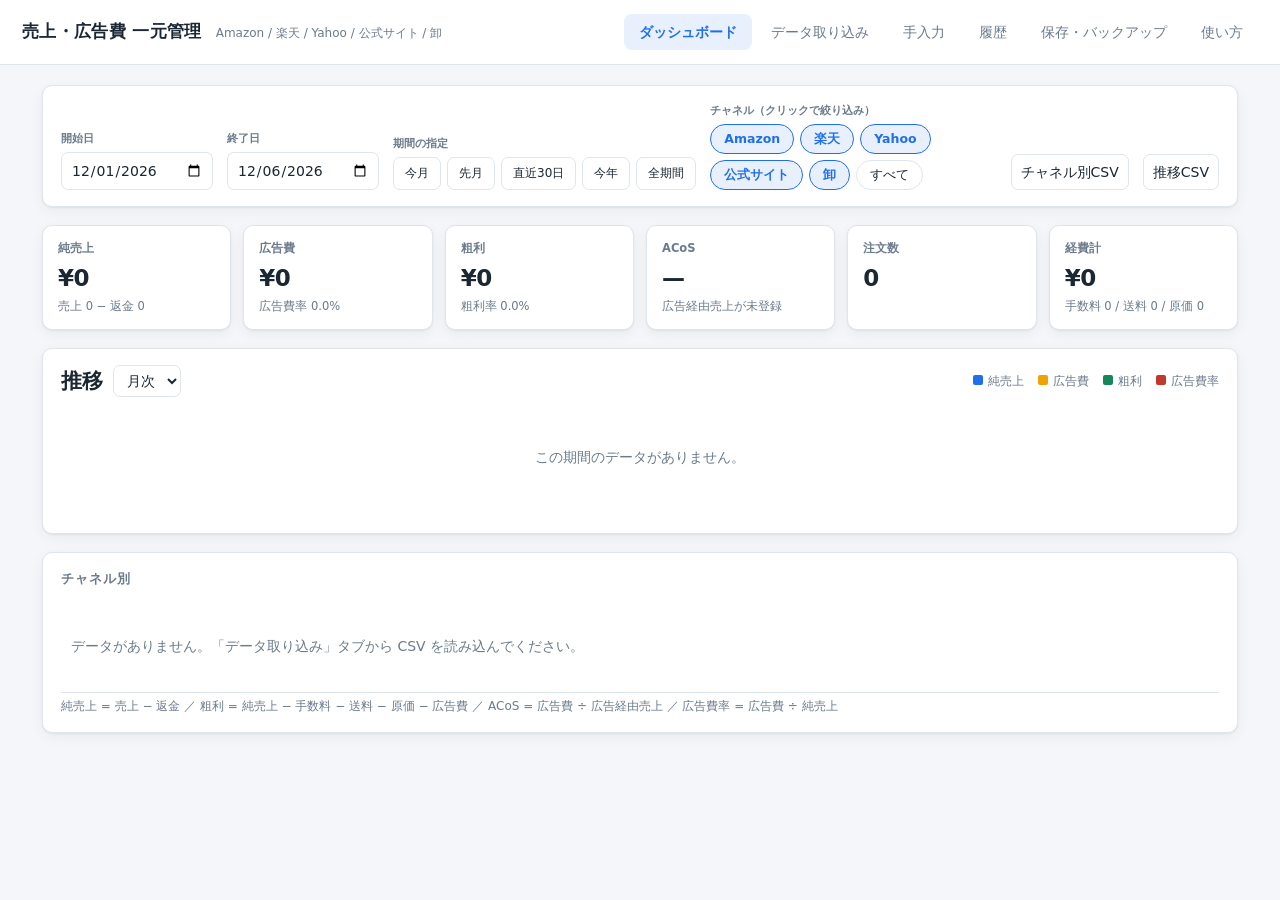
==== commit 2c00dc8d: "Add in-app guide and sample data to the standalone build The single-file build ships without the REA" ====
--- a/tools/sales-manager/standalone.html
+++ b/tools/sales-manager/standalone.html
@@ -112,6 +112,7 @@
     <button data-tab="manual">手入力</button>
     <button data-tab="history">履歴</button>
     <button data-tab="backup">保存・バックアップ</button>
+    <button data-tab="help">使い方</button>
   </nav>
 </header>
 
@@ -284,6 +285,94 @@
       （通信は一切行いません）。データはお使いのPCのブラウザ内にのみ保存され、外部には送信されません。<br>
       別のPCに移すときは、このHTMLファイルとバックアップファイルの2つをコピーしてください。
     </p>
+  </div>
+</section>
+
+<section class="view" id="view-help" hidden>
+  <div class="panel">
+    <h2>まず動きを見てみる</h2>
+    <p class="hint-text" style="margin:0 0 12px">
+      自分のCSVを用意する前に、架空のデータで画面の動きを確かめられます。
+      2か月分（Amazon・楽天・Yahoo・公式サイト・卸と広告費）が入ります。あとから1回でまとめて消せます。
+    </p>
+    <div class="row-gap">
+      <button class="primary" id="btn-demo-load">サンプルデータを入れて試す</button>
+      <button class="ghost" id="btn-demo-remove">サンプルデータを消す</button>
+    </div>
+    <div id="demo-msg"></div>
+  </div>
+
+  <div class="panel steps">
+    <h2>ふだんの使い方</h2>
+    <div class="step">
+      <h3>各モールの管理画面から売上CSVをダウンロードする</h3>
+      <p class="hint-text" style="margin:0">
+        Amazon セラーセントラル、楽天 RMS、Yahoo! ストアクリエイターProなどの「レポート」「売上」「注文」
+        メニューにあります。文字コード（Shift_JIS / UTF-8）はどちらでも構いません。
+      </p>
+    </div>
+    <div class="step">
+      <h3>「データ取り込み」タブでファイルを入れる</h3>
+      <p class="hint-text" style="margin:0">
+        種類（売上 / 広告費）とチャネルを選び、点線の枠にCSVをドラッグ＆ドロップします。
+        列の対応付けは自動で埋まります。<strong>日付</strong>と<strong>売上（広告費）</strong>の2つだけ合っていれば取り込めます。
+      </p>
+    </div>
+    <div class="step">
+      <h3>列の設定に名前を付けて保存する</h3>
+      <p class="hint-text" style="margin:0">
+        「取り込む」ボタンの左の欄に「Amazon月次」のように名前を入れておくと、翌月からはそれを選ぶだけになります。
+      </p>
+    </div>
+    <div class="step">
+      <h3>「ダッシュボード」で見る</h3>
+      <p class="hint-text" style="margin:0">
+        期間ボタン（今月・先月など）とチャネルのボタンで絞り込めます。「チャネル別CSV」でExcel用に書き出せます。
+      </p>
+    </div>
+    <div class="step">
+      <h3>月に一度、バックアップを保存する</h3>
+      <p class="hint-text" style="margin:0">
+        データはこのブラウザの中に保存されるため、閲覧履歴の削除で消えることがあります。
+        「保存・バックアップ」タブからファイルに保存しておいてください。
+      </p>
+    </div>
+  </div>
+
+  <div class="panel">
+    <h2>よくある質問</h2>
+    <table>
+      <tbody>
+        <tr><td style="white-space:normal;width:38%">手数料や原価の列がCSVに無い</td>
+            <td style="text-align:left;white-space:normal">列の対応付けの「または 売上の ◯ %」に率を入れます（例: 手数料 15、原価 35）。</td></tr>
+        <tr><td style="white-space:normal">同じ月を間違えて2回入れた</td>
+            <td style="text-align:left;white-space:normal">「履歴」タブで片方を「取り消す」か、再取り込み時に「既存データを置き換える」にチェックします。</td></tr>
+        <tr><td style="white-space:normal">CSVが無い販路（卸・実店舗）がある</td>
+            <td style="text-align:left;white-space:normal">「手入力」タブから月まとめで入れられます。日付はその月の1日にします。</td></tr>
+        <tr><td style="white-space:normal">1行目が列名でないCSV（楽天RMSなど）</td>
+            <td style="text-align:left;white-space:normal">取り込み画面の「見出しの行番号」を実際の行に変更します。</td></tr>
+        <tr><td style="white-space:normal">別のPCでも使いたい</td>
+            <td style="text-align:left;white-space:normal">このHTMLファイルとバックアップファイルの2つをコピーし、新しいPCで「バックアップから復元」します。</td></tr>
+        <tr><td style="white-space:normal">データはどこかに送られる？</td>
+            <td style="text-align:left;white-space:normal">送られません。通信は一切行わず、お使いのPCのブラウザ内にだけ保存されます。</td></tr>
+      </tbody>
+    </table>
+  </div>
+
+  <div class="panel">
+    <h2>指標の計算式</h2>
+    <table>
+      <tbody>
+        <tr><td>純売上</td><td style="text-align:left">売上 − 返金</td></tr>
+        <tr><td>粗利</td><td style="text-align:left">純売上 − 手数料 − 送料 − 原価 − 広告費</td></tr>
+        <tr><td>粗利率</td><td style="text-align:left">粗利 ÷ 純売上</td></tr>
+        <tr><td>広告費率</td><td style="text-align:left">広告費 ÷ 純売上</td></tr>
+        <tr><td>ACoS</td><td style="text-align:left">広告費 ÷ 広告経由売上</td></tr>
+        <tr><td>ROAS</td><td style="text-align:left">広告経由売上 ÷ 広告費</td></tr>
+        <tr><td>客単価</td><td style="text-align:left">純売上 ÷ 注文数</td></tr>
+      </tbody>
+    </table>
+    <p class="hint-text">入力していない費目は 0 として計算されます。原価を入れていなければ、粗利は原価を引く前の値になります。</p>
   </div>
 </section>
 
@@ -1409,6 +1498,132 @@
     + (storageOK ? "ブラウザへの自動保存: 有効" : "ブラウザへの自動保存: 無効（バックアップ保存をお使いください）");
 }
 
+/* ============ サンプルデータ ============ */
+
+// 毎回同じ内容になるよう、乱数の種を固定した簡易生成器
+function seededRandom(seed) {
+  let state = seed >>> 0;
+  return function () {
+    state = (state * 1664525 + 1013904223) >>> 0;
+    return state / 4294967296;
+  };
+}
+
+function demoBatchIds() {
+  return store.batches.filter((b) => b.demo).map((b) => b.id);
+}
+
+function loadDemoData() {
+  if (demoBatchIds().length) {
+    message($("#demo-msg"), "サンプルデータはすでに入っています。", "info");
+    return;
+  }
+  const rand = seededRandom(20260501);
+  const between = (lo, hi) => lo + Math.floor(rand() * (hi - lo + 1));
+  const months = [["2026-04", 30], ["2026-05", 31]];
+  const stamp = new Date().toISOString().slice(0, 19).replace("T", " ");
+
+  function addBatch(kind, channel, rows) {
+    const id = nextId();
+    rows.forEach((r) => { r.batch = id; });
+    store[kind === "sales" ? "sales" : "ads"] =
+      store[kind === "sales" ? "sales" : "ads"].concat(rows);
+    store.batches.unshift({ id: id, kind: kind, channel: channel, filename: "サンプルデータ",
+      rows: rows.length, at: stamp, demo: true });
+  }
+
+  // 日次のモール売上（原価は 35%、手数料は各モールらしい率）
+  const daily = [
+    ["Amazon", 20000, 90000, 0.15, 0, [3, 9]],
+    ["楽天", 30000, 110000, 0.10, 550, [4, 12]],
+    ["公式サイト", 0, 45000, 0.036, 0, [0, 4]],
+  ];
+  daily.forEach(([channel, lo, hi, feeRate, ship, orders]) => {
+    const rows = [];
+    months.forEach(([ym, days]) => {
+      for (let d = 1; d <= days; d++) {
+        const gross = between(lo, hi);
+        rows.push({ channel: channel, date: ym + "-" + pad(d), note: "",
+          orders: gross ? between(orders[0], orders[1]) : 0, gross: gross,
+          fees: Math.round(gross * feeRate), shipping: gross ? ship : 0,
+          cogs: Math.round(gross * 0.35), refunds: rand() < 0.08 ? between(2000, 9000) : 0 });
+      }
+    });
+    addBatch("sales", channel, rows);
+  });
+
+  // Yahoo は月まとめ 1 行、卸は月に 2 本の請求
+  addBatch("sales", "Yahoo", months.map(([ym]) => {
+    const gross = between(280000, 340000);
+    return { channel: "Yahoo", date: ym + "-01", note: "", orders: between(40, 55), gross: gross,
+      fees: Math.round(gross * 0.09), shipping: 12000, cogs: Math.round(gross * 0.35), refunds: 0 };
+  }));
+  const wholesale = [];
+  months.forEach(([ym]) => {
+    [9, 21].forEach((d) => {
+      const gross = between(200000, 500000);
+      wholesale.push({ channel: "卸", date: ym + "-" + pad(d), note: "", orders: 1, gross: gross,
+        fees: 0, shipping: 0, cogs: Math.round(gross * 0.65), refunds: 0 });
+    });
+  });
+  addBatch("sales", "卸", wholesale);
+
+  // 広告費（Amazon はキャンペーン 2 本、楽天は RPP）
+  const amazonAds = [];
+  months.forEach(([ym, days]) => {
+    for (let d = 1; d <= days; d++) {
+      ["スポンサープロダクト", "スポンサーブランド"].forEach((campaign) => {
+        const cost = between(800, 4200);
+        amazonAds.push({ channel: "Amazon", date: ym + "-" + pad(d), note: "", campaign: campaign,
+          cost: cost, ad_sales: Math.round(cost * (2.5 + rand() * 5)),
+          clicks: between(40, 260), impressions: between(2000, 18000) });
+      });
+    }
+  });
+  addBatch("ads", "Amazon", amazonAds);
+  const rakutenAds = [];
+  months.forEach(([ym, days]) => {
+    for (let d = 1; d <= days; d++) {
+      const cost = between(1500, 6000);
+      rakutenAds.push({ channel: "楽天", date: ym + "-" + pad(d), note: "", campaign: "RPP",
+        cost: cost, ad_sales: Math.round(cost * (4 + rand() * 4)),
+        clicks: between(30, 180), impressions: 0 });
+    }
+  });
+  addBatch("ads", "楽天", rakutenAds);
+
+  store.channels.forEach((c) => selected.add(c));
+  save();
+  renderChips(); fillChannelSelects();
+  const b = dateBounds();
+  $("#date-from").value = b.min; $("#date-to").value = b.max;
+  refresh();
+  message($("#demo-msg"),
+    "サンプルデータを入れました。「ダッシュボード」タブで見てみてください。不要になったら「サンプルデータを消す」で戻せます。", "ok");
+  toast("サンプルデータを入れました");
+}
+
+function removeDemoData() {
+  const ids = new Set(demoBatchIds());
+  if (!ids.size) {
+    message($("#demo-msg"), "サンプルデータは入っていません。", "info");
+    return;
+  }
+  store.sales = store.sales.filter((r) => !ids.has(r.batch));
+  store.ads = store.ads.filter((r) => !ids.has(r.batch));
+  store.batches = store.batches.filter((b) => !ids.has(b.id));
+  save();
+  renderChips();
+  const b = dateBounds();
+  $("#date-from").value = b.min || ""; $("#date-to").value = b.max || "";
+  refresh();
+  message($("#demo-msg"), "サンプルデータを消しました。ご自身で取り込んだデータはそのまま残っています。", "ok");
+  toast("サンプルデータを消しました");
+}
+
+$("#btn-demo-load").addEventListener("click", loadDemoData);
+$("#btn-demo-remove").addEventListener("click", removeDemoData);
+
 /* ============ 起動 ============ */
 
 load();
